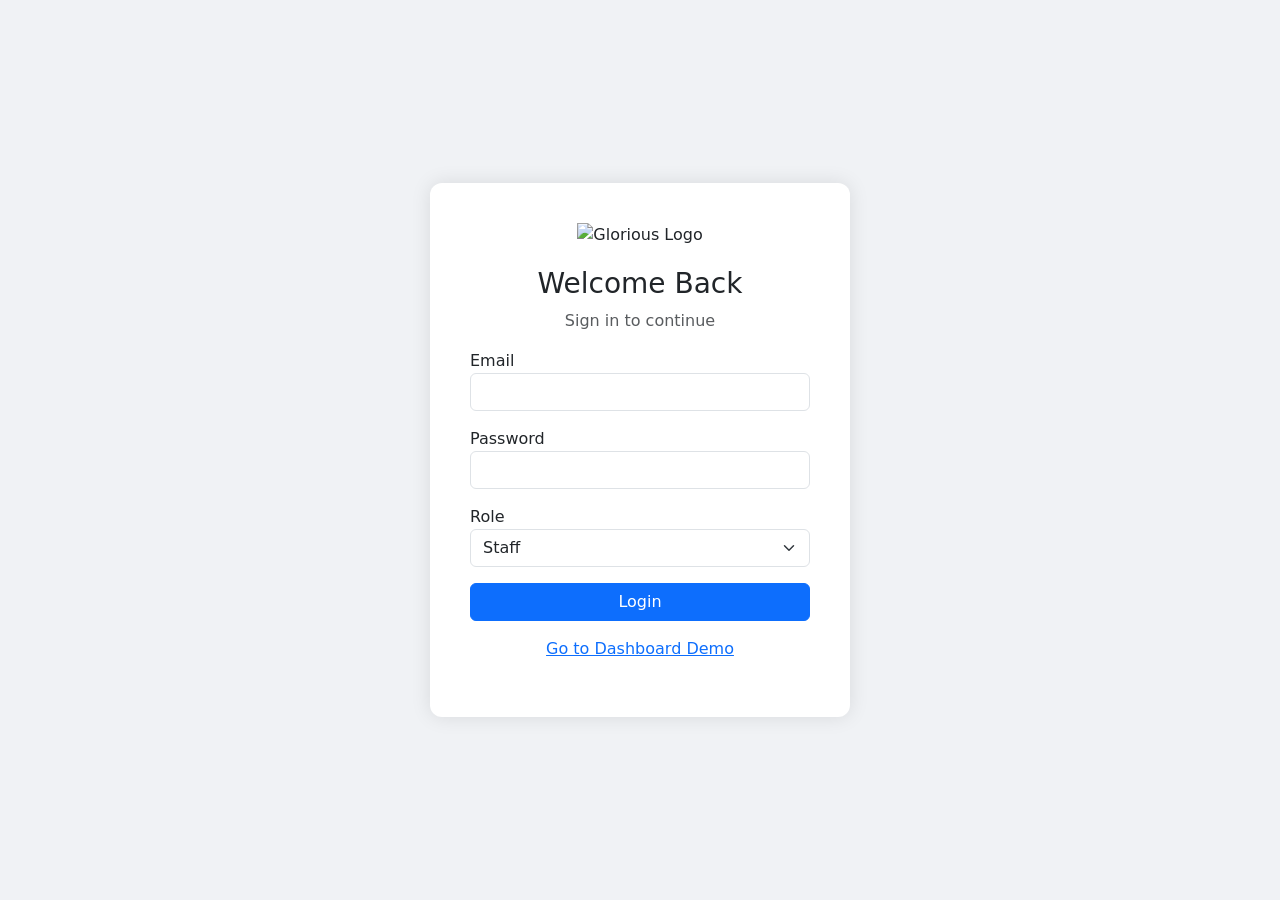
==== index.html @ 783595d3 "Add files via upload" ====
<!DOCTYPE html>
<html lang="en">
<head>
  <meta charset="UTF-8">
  <meta name="viewport" content="width=device-width, initial-scale=1.0">
  <title>Glorious Admin Hub — Demo</title>
  <link href="https://cdn.jsdelivr.net/npm/bootstrap@5.3.0/dist/css/bootstrap.min.css" rel="stylesheet">
  <link href="https://cdnjs.cloudflare.com/ajax/libs/font-awesome/6.4.0/css/all.min.css" rel="stylesheet">
  <link rel="stylesheet" href="assets/css/style.css">
</head>
<body>
  <nav class="navbar navbar-expand-lg navbar-light bg-white shadow-sm py-3 px-4">
    <a class="navbar-brand d-flex align-items-center" href="#">
      <img src="assets/images/logo.png" alt="Logo" height="40" class="me-2">
      <span class="fw-bold text-primary">Glorious Admin Hub</span>
    </a>
    <button class="navbar-toggler" type="button" data-bs-toggle="collapse" data-bs-target="#navbarNav">
      <span class="navbar-toggler-icon"></span>
    </button>
    <div class="collapse navbar-collapse justify-content-end" id="navbarNav">
      <ul class="navbar-nav align-items-center">
        <li class="nav-item">
          <a class="nav-link fw-semibold text-primary" href="#">Home</a>
        </li>
        <li class="nav-item">
          <a class="nav-link fw-semibold text-dark" href="#about">About Us</a>
        </li>
        <li class="nav-item">
          <a class="nav-link fw-semibold text-dark" href="#services">Services</a>
        </li>
        <li class="nav-item">
          <a class="nav-link fw-semibold text-dark" href="#contact">Contact</a>
        </li>
        <li class="nav-item">
          <span class="nav-link text-muted" id="userBadge"></span>
        </li>
        <li class="nav-item d-none" id="logoutNav">
          <a href="#" id="logoutBtn" class="nav-link fw-semibold text-danger d-flex align-items-center">
            <i class="fas fa-sign-out-alt me-1"></i> Logout
          </a>
        </li>
      </ul>
    </div>
  </nav>

  <div class="container mt-5">
    <div class="text-center mb-5">
      <img src="assets/images/logo.png" alt="Glorious Admin Hub" width="100" class="mb-3">
      <h2 class="fw-bold text-primary">Welcome to Glorious Admin Hub</h2>
      <p class="text-muted">Fashioning Efficiency — Centralized control panel demo</p>
    </div>

    <div class="row g-4 text-center">
      <div class="col-md-3">
        <div class="stat-card gradient-blue text-white shadow-sm rounded-4 py-4">
          <h5 class="fw-semibold mb-2">Total Products</h5>
          <h2 class="fw-bold mb-0">24</h2>
        </div>
      </div>
      <div class="col-md-3">
        <div class="stat-card gradient-green text-white shadow-sm rounded-4 py-4">
          <h5 class="fw-semibold mb-2">Total Users</h5>
          <h2 class="fw-bold mb-0">128</h2>
        </div>
      </div>
      <div class="col-md-3">
        <div class="stat-card gradient-orange text-white shadow-sm rounded-4 py-4">
          <h5 class="fw-semibold mb-2">Admins</h5>
          <h2 class="fw-bold mb-0">4</h2>
        </div>
      </div>
      <div class="col-md-3">
        <div class="stat-card gradient-pink text-white shadow-sm rounded-4 py-4">
          <h5 class="fw-semibold mb-2">Staff Members</h5>
          <h2 class="fw-bold mb-0">18</h2>
        </div>
      </div>
    </div>

    <div class="mt-5">
      <h4 class="fw-bold mb-3">Quick Access</h4>
      <div class="d-flex flex-wrap gap-3">
        <a href="#" class="btn btn-outline-primary flex-fill fw-semibold">Manage Products</a>
        <a href="#" class="btn btn-outline-info flex-fill fw-semibold">Manage Users</a>
        <a href="#" class="btn btn-outline-success flex-fill fw-semibold">View Reports</a>
        <a href="#" class="btn btn-outline-secondary flex-fill fw-semibold">Settings</a>
      </div>
    </div>

    <section id="about" class="mt-5">
      <div class="text-center mb-5">
        <h2 class="fw-bold text-primary">About Us</h2>
        <p class="text-muted">Fashioning Efficiency — Your Centralized Control Panel</p>
      </div>
      <div class="mb-5" style="max-width: 900px; margin: 0 auto;">
        <h4 class="fw-semibold text-primary mb-3">Our Story</h4>
        <p class="text-dark">
          Glorious Admin Hub was born from a desire to transform traditional admin panels into something more inspiring.
          We envisioned a system that not only performs efficiently but also reflects the grace and precision of fashion.
          By blending responsive design with centralized control, we created a dashboard that empowers users to manage
          with confidence and flair.
        </p>
        <h4 class="fw-semibold text-primary mt-4 mb-3">Our Mission</h4>
        <p class="text-dark">
          To revolutionize administrative systems by merging intuitive design, secure architecture, and personalized user experiences—making efficiency feel effortless.
        </p>
        <h4 class="fw-semibold text-primary mt-4 mb-3">Core Values</h4>
        <ul class="text-dark" style="line-height: 1.8;">
          <li>Aesthetic Excellence – Every detail matters</li>
          <li>Security and Trust – Your data, protected</li>
          <li>User Empowerment – Designed for clarity and control</li>
          <li>Innovation – Always evolving</li>
          <li>Precision – Functionality without compromise</li>
        </ul>
      </div>
      <div class="mb-5">
        <h4 class="fw-bold text-primary text-center mb-4">Meet the Team</h4>
        <div class="table-responsive">
          <table class="table table-bordered align-middle shadow-sm">
            <thead style="background: #333333; color: #fff;">
              <tr>
                <th>Name</th>
                <th>Role</th>
              </tr>
            </thead>
            <tbody>
              <tr><td>Modekai Utematsaka</td><td>Database Architect / Security Specialist</td></tr>
              <tr><td>Praymore Maguri</td><td>Project Lead / Backend Developer</td></tr>
              <tr><td>Glorious Mupakaviri</td><td>Frontend Developer / UI-UX Designer</td></tr>
              <tr><td>Irene Indra Mhizha</td><td>Frontend Developer</td></tr>
              <tr><td>Sharon Matsa</td><td>Documentation / Testing Specialist</td></tr>
              <tr><td>Tsitsi Gwaza</td><td>Testing Specialist</td></tr>
              <tr><td>Tadiwanashe Murimi</td><td>Documentation Specialist</td></tr>
              <tr><td>Divine Marime</td><td>Documentation Specialist</td></tr>
            </tbody>
          </table>
        </div>
      </div>
      <div class="note mt-5 p-4 rounded shadow-sm" style="background: linear-gradient(135deg, rgba(106,27,154,0.1), rgba(79,195,247,0.1)); border-left: 5px solid var(--primary);">
        <p class="mb-0 text-dark">
          Glorious Admin Hub was built with a focus on elegance, usability, and centralized control.
          Every feature was carefully crafted to ensure efficiency without compromising style.
          This project reflects our commitment to thoughtful design and secure, scalable development.
        </p>
      </div>
    </section>

    <section id="services" class="mt-4">
      <div class="text-center mb-5">
        <h2 class="fw-bold text-primary">Our Services</h2>
        <p class="text-muted" style="max-width: 700px; margin: 0 auto;">
          At <strong>Glorious Admin Hub</strong>, we deliver efficient digital solutions that help organizations
          streamline operations, boost productivity, and achieve excellence through innovation.
        </p>
      </div>
      <div class="row g-4">
        <div class="col-md-3">
          <div class="card shadow-sm rounded-4 p-4 text-center">
            <div class="icon mb-3" style="color: var(--primary);">
              <i class="fas fa-cogs fa-2x"></i>
            </div>
            <h5 class="fw-semibold text-primary mb-2">System Management</h5>
            <p class="text-dark">Robust tools for managing users, data, and processes efficiently with precision and security.</p>
          </div>
        </div>
        <div class="col-md-3">
          <div class="card shadow-sm rounded-4 p-4 text-center">
            <div class="icon mb-3" style="color: var(--primary);">
              <i class="fas fa-chart-line fa-2x"></i>
            </div>
            <h5 class="fw-semibold text-primary mb-2">Analytics & Reports</h5>
            <p class="text-dark">Gain actionable insights with real-time data analytics and detailed performance dashboards.</p>
          </div>
        </div>
        <div class="col-md-3">
          <div class="card shadow-sm rounded-4 p-4 text-center">
            <div class="icon mb-3" style="color: var(--primary);">
              <i class="fas fa-user-shield fa-2x"></i>
            </div>
            <h5 class="fw-semibold text-primary mb-2">User Security</h5>
            <p class="text-dark">Advanced authentication and role-based access ensure that your system remains protected.</p>
          </div>
        </div>
        <div class="col-md-3">
          <div class="card shadow-sm rounded-4 p-4 text-center">
            <div class="icon mb-3" style="color: var(--primary);">
              <i class="fas fa-headset fa-2x"></i>
            </div>
            <h5 class="fw-semibold text-primary mb-2">24/7 Support</h5>
            <p class="text-dark">Our support team is available around the clock to assist with any technical needs or inquiries.</p>
          </div>
        </div>
      </div>
    </section>

    <section id="contact" class="mt-4">
      <section class="text-center mb-5">
        <h2 class="fw-bold text-primary">Contact Us</h2>
        <p class="text-muted fs-5">
          We'd love to hear from you! Whether you have questions, feedback, or collaboration ideas,
          the <strong>Glorious Admin Hub</strong> team is always ready to help.
        </p>
      </section>
      <div class="row align-items-center">
        <div class="col-md-5 mb-4 mb-md-0">
          <div class="card shadow-sm p-4 rounded-4" style="border-top: 5px solid var(--primary);">
            <h5 class="fw-semibold text-primary mb-3">Get In Touch</h5>
            <p class="text-dark">You can reach us via the following channels:</p>
            <ul class="list-unstyled text-dark">
              <li><i class="fas fa-envelope me-2 text-primary"></i> support@gloriousadminhub.com</li>
              <li><i class="fas fa-phone me-2 text-primary"></i> +263713008111</li>
              <li><i class="fas fa-map-marker-alt me-2 text-primary"></i> Harare, Zimbabwe</li>
            </ul>
            <hr>
            <p class="small text-dark">Our support team is available <strong>24/7</strong> to assist you with any inquiries or technical needs.</p>
          </div>
        </div>
        <div class="col-md-7">
          <div class="card shadow-sm p-4 rounded-4" style="border-top: 5px solid var(--primary);">
            <form action="#" method="post">
              <div class="mb-3">
                <label for="name" class="form-label fw-semibold">Your Name</label>
                <input type="text" id="name" name="name" class="form-control" placeholder="Enter your name" required>
              </div>
              <div class="mb-3">
                <label for="email" class="form-label fw-semibold">Your Email</label>
                <input type="email" id="email" name="email" class="form-control" placeholder="Enter your email" required>
              </div>
              <div class="mb-3">
                <label for="message" class="form-label fw-semibold">Message</label>
                <textarea id="message" name="message" class="form-control" rows="5" placeholder="Type your message..." required></textarea>
              </div>
              <button type="submit" class="btn btn-primary w-100 mt-2 fw-semibold">Send Message</button>
            </form>
          </div>
        </div>
      </div>
    </section>
  </div>

  <footer class="text-center text-white py-4 footer-gradient mt-5">
    <p class="mb-0">&copy; <span id="y"></span> Glorious Admin Hub — Demo</p>
  </footer>

  <script>
    document.getElementById('y').textContent = new Date().getFullYear();
    (function(){
      var auth = localStorage.getItem('gah_auth') === '1';
      var userRaw = localStorage.getItem('gah_user');
      var badge = document.getElementById('userBadge');
      var logoutNav = document.getElementById('logoutNav');
      if(auth && userRaw){
        var user = {};
        try { user = JSON.parse(userRaw) || {}; } catch(e){}
        var name = user.username || 'User';
        var role = user.role || '';
        badge.textContent = role ? (name + ' (' + role + ')') : name;
        logoutNav.classList.remove('d-none');
      } else {
        window.location.href = 'login.html';
      }
      var btn = document.getElementById('logoutBtn');
      if(btn){
        btn.addEventListener('click', function(ev){
          ev.preventDefault();
          localStorage.removeItem('gah_auth');
          localStorage.removeItem('gah_user');
          window.location.href = 'login.html';
        });
      }
    })();
  </script>
  <script src="https://cdn.jsdelivr.net/npm/bootstrap@5.3.0/dist/js/bootstrap.bundle.min.js"></script>
</body>
</html>
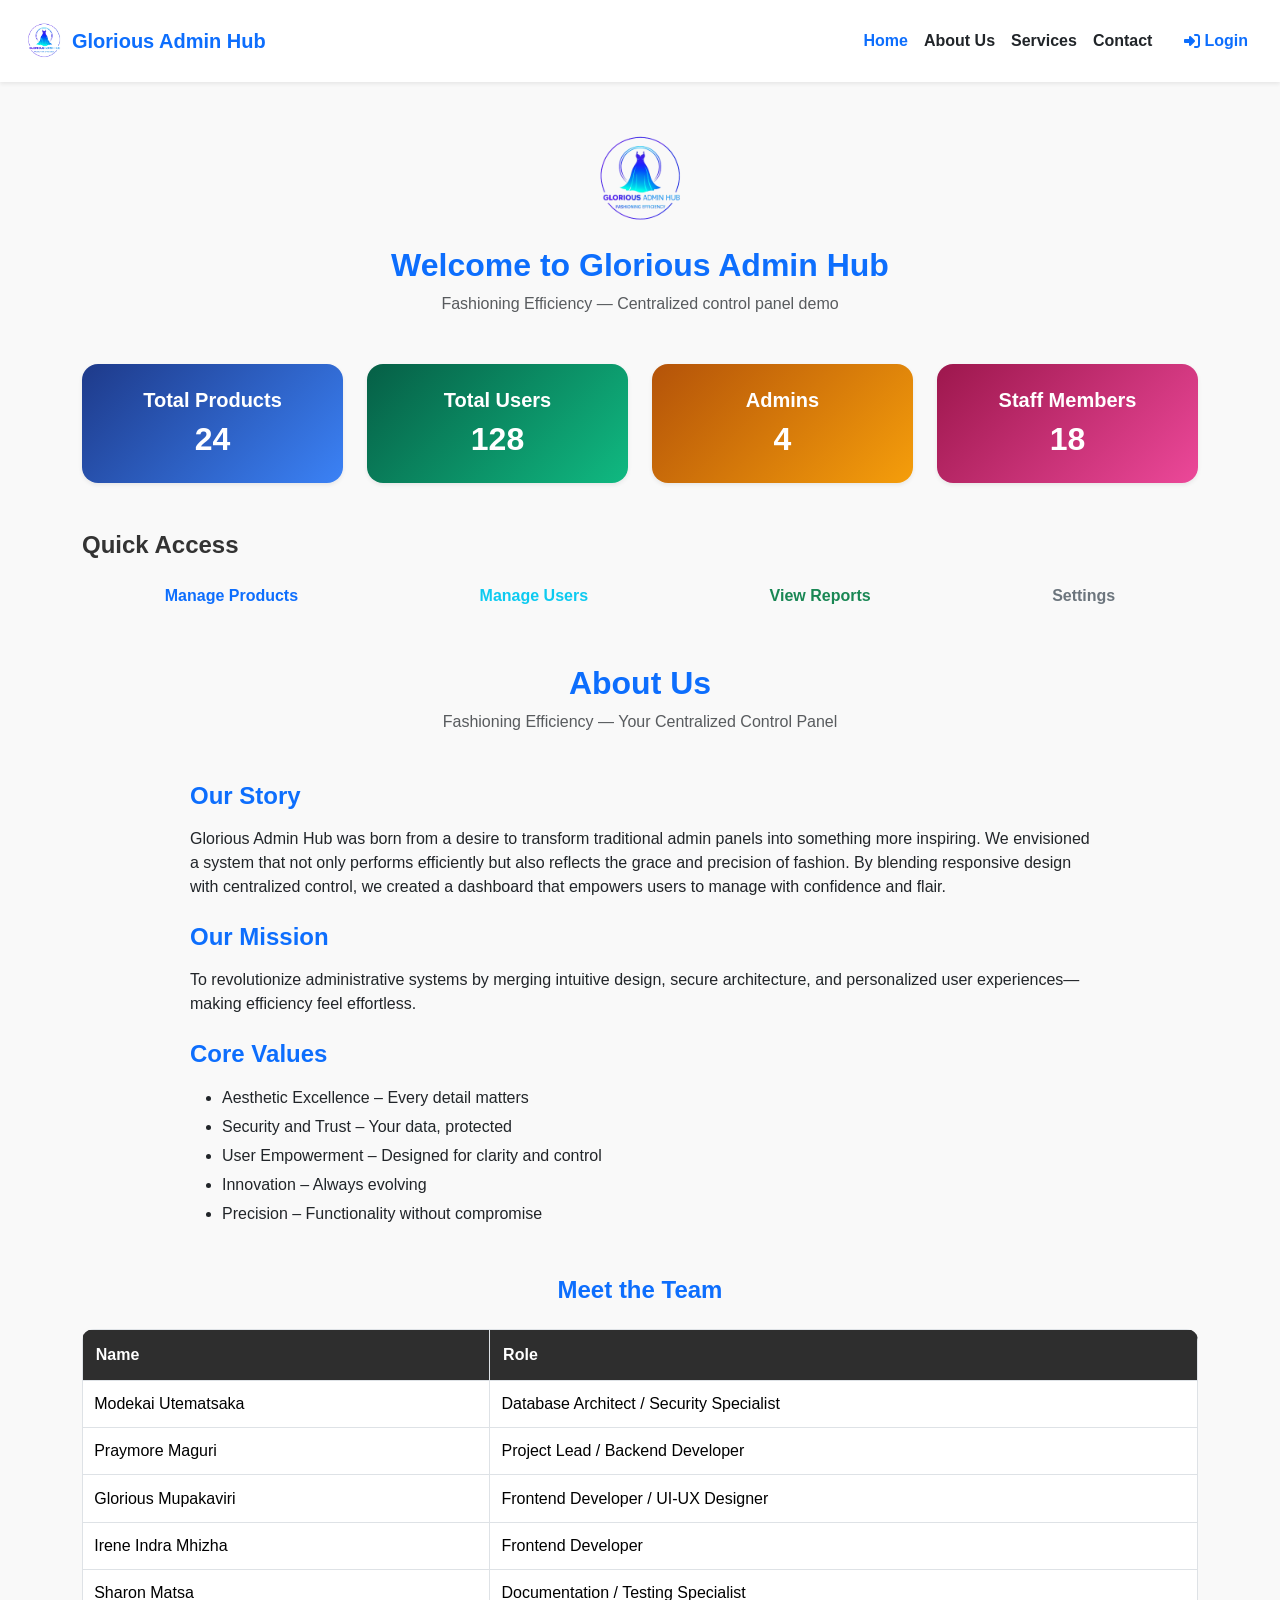
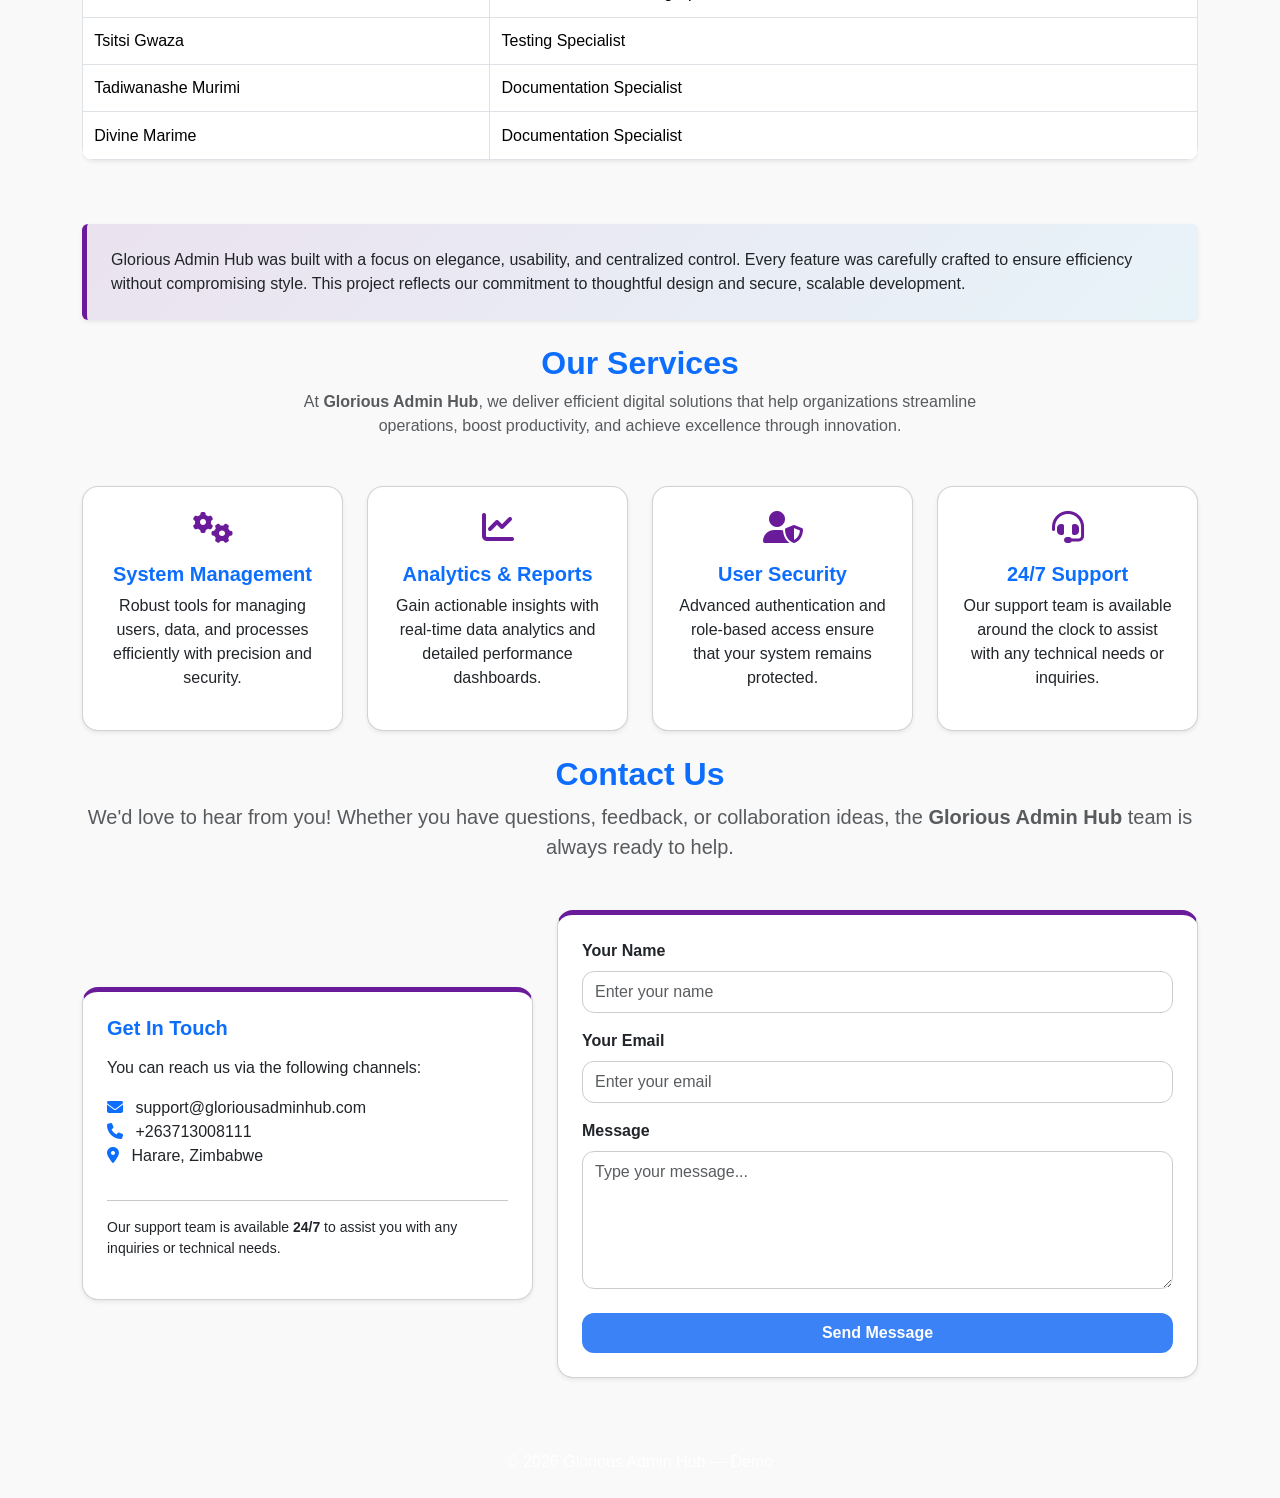
==== commit 73ea2125: "Update index.html" ====
--- a/index.html
+++ b/index.html
@@ -6,12 +6,22 @@
   <title>Glorious Admin Hub — Demo</title>
   <link href="https://cdn.jsdelivr.net/npm/bootstrap@5.3.0/dist/css/bootstrap.min.css" rel="stylesheet">
   <link href="https://cdnjs.cloudflare.com/ajax/libs/font-awesome/6.4.0/css/all.min.css" rel="stylesheet">
-  <link rel="stylesheet" href="assets/css/style.css">
+  <link rel="stylesheet" href="style.css">
+  <style>
+    :root{--primary:#6A1B9A;--secondary:#17a8eb;--accent:#4FC3F7;--accent-hover:#ffffff;--light:#f9f9f9;--white:#ffffff;--text-dark:#333333;--shadow:rgba(0,0,0,0.1);--radius:12px}
+    .stat-card{border-radius:var(--radius);box-shadow:0 4px 15px var(--shadow);padding:1.5rem;color:#fff;text-align:center}
+    .gradient-blue{background:linear-gradient(135deg,#1E3A8A,#3B82F6)}
+    .gradient-green{background:linear-gradient(135deg,#065F46,#10B981)}
+    .gradient-orange{background:linear-gradient(135deg,#B45309,#F59E0B)}
+    .gradient-pink{background:linear-gradient(135deg,#9D174D,#EC4899)}
+    .btn-primary{background:#3B82F6;color:#fff}
+    .btn-primary:hover{background:#2563EB}
+  </style>
 </head>
 <body>
   <nav class="navbar navbar-expand-lg navbar-light bg-white shadow-sm py-3 px-4">
     <a class="navbar-brand d-flex align-items-center" href="#">
-      <img src="assets/images/logo.png" alt="Logo" height="40" class="me-2">
+      <img src="logo.png" alt="Logo" height="40" class="me-2" onerror="this.src='https://via.placeholder.com/120x40?text=Logo'">
       <span class="fw-bold text-primary">Glorious Admin Hub</span>
     </a>
     <button class="navbar-toggler" type="button" data-bs-toggle="collapse" data-bs-target="#navbarNav">
@@ -19,33 +29,28 @@
     </button>
     <div class="collapse navbar-collapse justify-content-end" id="navbarNav">
       <ul class="navbar-nav align-items-center">
-        <li class="nav-item">
-          <a class="nav-link fw-semibold text-primary" href="#">Home</a>
-        </li>
-        <li class="nav-item">
-          <a class="nav-link fw-semibold text-dark" href="#about">About Us</a>
-        </li>
-        <li class="nav-item">
-          <a class="nav-link fw-semibold text-dark" href="#services">Services</a>
-        </li>
-        <li class="nav-item">
-          <a class="nav-link fw-semibold text-dark" href="#contact">Contact</a>
-        </li>
-        <li class="nav-item">
-          <span class="nav-link text-muted" id="userBadge"></span>
-        </li>
+        <li class="nav-item"><a class="nav-link fw-semibold text-primary" href="#">Home</a></li>
+        <li class="nav-item"><a class="nav-link fw-semibold text-dark" href="#about">About Us</a></li>
+        <li class="nav-item"><a class="nav-link fw-semibold text-dark" href="#services">Services</a></li>
+        <li class="nav-item"><a class="nav-link fw-semibold text-dark" href="#contact">Contact</a></li>
+        <li class="nav-item"><span class="nav-link text-muted" id="userBadge"></span></li>
         <li class="nav-item d-none" id="logoutNav">
           <a href="#" id="logoutBtn" class="nav-link fw-semibold text-danger d-flex align-items-center">
             <i class="fas fa-sign-out-alt me-1"></i> Logout
           </a>
         </li>
+        <li class="nav-item d-none" id="loginNav">
+          <a href="login.html" class="nav-link fw-semibold text-primary d-flex align-items-center">
+            <i class="fas fa-sign-in-alt me-1"></i> Login
+          </a>
+        </li>
       </ul>
     </div>
   </nav>
 
   <div class="container mt-5">
     <div class="text-center mb-5">
-      <img src="assets/images/logo.png" alt="Glorious Admin Hub" width="100" class="mb-3">
+      <img src="logo.png" alt="Glorious Admin Hub" width="100" class="mb-3" onerror="this.src='https://via.placeholder.com/100x100?text=Logo'">
       <h2 class="fw-bold text-primary">Welcome to Glorious Admin Hub</h2>
       <p class="text-muted">Fashioning Efficiency — Centralized control panel demo</p>
     </div>
@@ -92,7 +97,7 @@
         <h2 class="fw-bold text-primary">About Us</h2>
         <p class="text-muted">Fashioning Efficiency — Your Centralized Control Panel</p>
       </div>
-      <div class="mb-5" style="max-width: 900px; margin: 0 auto;">
+      <div style="max-width: 900px; margin: 0 auto;">
         <h4 class="fw-semibold text-primary mb-3">Our Story</h4>
         <p class="text-dark">
           Glorious Admin Hub was born from a desire to transform traditional admin panels into something more inspiring.
@@ -113,15 +118,12 @@
           <li>Precision – Functionality without compromise</li>
         </ul>
       </div>
-      <div class="mb-5">
+      <div class="mt-5">
         <h4 class="fw-bold text-primary text-center mb-4">Meet the Team</h4>
         <div class="table-responsive">
           <table class="table table-bordered align-middle shadow-sm">
-            <thead style="background: #333333; color: #fff;">
-              <tr>
-                <th>Name</th>
-                <th>Role</th>
-              </tr>
+            <thead style="background:#333333;color:#fff;">
+              <tr><th>Name</th><th>Role</th></tr>
             </thead>
             <tbody>
               <tr><td>Modekai Utematsaka</td><td>Database Architect / Security Specialist</td></tr>
@@ -136,7 +138,7 @@
           </table>
         </div>
       </div>
-      <div class="note mt-5 p-4 rounded shadow-sm" style="background: linear-gradient(135deg, rgba(106,27,154,0.1), rgba(79,195,247,0.1)); border-left: 5px solid var(--primary);">
+      <div class="note mt-5 p-4 rounded shadow-sm" style="background:linear-gradient(135deg,rgba(106,27,154,0.1),rgba(79,195,247,0.1));border-left:5px solid var(--primary);">
         <p class="mb-0 text-dark">
           Glorious Admin Hub was built with a focus on elegance, usability, and centralized control.
           Every feature was carefully crafted to ensure efficiency without compromising style.
@@ -148,7 +150,7 @@
     <section id="services" class="mt-4">
       <div class="text-center mb-5">
         <h2 class="fw-bold text-primary">Our Services</h2>
-        <p class="text-muted" style="max-width: 700px; margin: 0 auto;">
+        <p class="text-muted" style="max-width:700px;margin:0 auto;">
           At <strong>Glorious Admin Hub</strong>, we deliver efficient digital solutions that help organizations
           streamline operations, boost productivity, and achieve excellence through innovation.
         </p>
@@ -156,36 +158,28 @@
       <div class="row g-4">
         <div class="col-md-3">
           <div class="card shadow-sm rounded-4 p-4 text-center">
-            <div class="icon mb-3" style="color: var(--primary);">
-              <i class="fas fa-cogs fa-2x"></i>
-            </div>
+            <div class="icon mb-3" style="color:var(--primary);"><i class="fas fa-cogs fa-2x"></i></div>
             <h5 class="fw-semibold text-primary mb-2">System Management</h5>
             <p class="text-dark">Robust tools for managing users, data, and processes efficiently with precision and security.</p>
           </div>
         </div>
         <div class="col-md-3">
           <div class="card shadow-sm rounded-4 p-4 text-center">
-            <div class="icon mb-3" style="color: var(--primary);">
-              <i class="fas fa-chart-line fa-2x"></i>
-            </div>
+            <div class="icon mb-3" style="color:var(--primary);"><i class="fas fa-chart-line fa-2x"></i></div>
             <h5 class="fw-semibold text-primary mb-2">Analytics & Reports</h5>
             <p class="text-dark">Gain actionable insights with real-time data analytics and detailed performance dashboards.</p>
           </div>
         </div>
         <div class="col-md-3">
           <div class="card shadow-sm rounded-4 p-4 text-center">
-            <div class="icon mb-3" style="color: var(--primary);">
-              <i class="fas fa-user-shield fa-2x"></i>
-            </div>
+            <div class="icon mb-3" style="color:var(--primary);"><i class="fas fa-user-shield fa-2x"></i></div>
             <h5 class="fw-semibold text-primary mb-2">User Security</h5>
             <p class="text-dark">Advanced authentication and role-based access ensure that your system remains protected.</p>
           </div>
         </div>
         <div class="col-md-3">
           <div class="card shadow-sm rounded-4 p-4 text-center">
-            <div class="icon mb-3" style="color: var(--primary);">
-              <i class="fas fa-headset fa-2x"></i>
-            </div>
+            <div class="icon mb-3" style="color:var(--primary);"><i class="fas fa-headset fa-2x"></i></div>
             <h5 class="fw-semibold text-primary mb-2">24/7 Support</h5>
             <p class="text-dark">Our support team is available around the clock to assist with any technical needs or inquiries.</p>
           </div>
@@ -203,7 +197,7 @@
       </section>
       <div class="row align-items-center">
         <div class="col-md-5 mb-4 mb-md-0">
-          <div class="card shadow-sm p-4 rounded-4" style="border-top: 5px solid var(--primary);">
+          <div class="card shadow-sm p-4 rounded-4" style="border-top:5px solid var(--primary);">
             <h5 class="fw-semibold text-primary mb-3">Get In Touch</h5>
             <p class="text-dark">You can reach us via the following channels:</p>
             <ul class="list-unstyled text-dark">
@@ -216,7 +210,7 @@
           </div>
         </div>
         <div class="col-md-7">
-          <div class="card shadow-sm p-4 rounded-4" style="border-top: 5px solid var(--primary);">
+          <div class="card shadow-sm p-4 rounded-4" style="border-top:5px solid var(--primary);">
             <form action="#" method="post">
               <div class="mb-3">
                 <label for="name" class="form-label fw-semibold">Your Name</label>
@@ -249,6 +243,7 @@
       var userRaw = localStorage.getItem('gah_user');
       var badge = document.getElementById('userBadge');
       var logoutNav = document.getElementById('logoutNav');
+      var loginNav = document.getElementById('loginNav');
       if(auth && userRaw){
         var user = {};
         try { user = JSON.parse(userRaw) || {}; } catch(e){}
@@ -257,7 +252,7 @@
         badge.textContent = role ? (name + ' (' + role + ')') : name;
         logoutNav.classList.remove('d-none');
       } else {
-        window.location.href = 'login.html';
+        loginNav.classList.remove('d-none');
       }
       var btn = document.getElementById('logoutBtn');
       if(btn){
--- a/style.css
+++ b/style.css
@@ -0,0 +1,214 @@
+:root {
+  --primary: #6A1B9A;          /* Deep Purple */
+  --secondary: #17a8eb;        /* Sky Blue */
+  --accent: #4FC3F7;
+  --accent-hover: #ffffff;
+  --light: #f9f9f9;
+  --white: #ffffff;
+  --text-dark: #333333;
+  --shadow: rgba(0, 0, 0, 0.1);
+  --radius: 12px;
+}
+
+/* Reset */
+* {
+  box-sizing: border-box;
+  margin: 0;
+  padding: 0;
+  font-family: 'Poppins', sans-serif;
+}
+
+body {
+  background-color: var(--light);
+  color: var(--text-dark);
+  min-height: 100vh;
+}
+
+/* Sidebar */
+.sidebar {
+  flex: 0 0 260px;
+  width: 260px;
+  height: 100vh;
+  background: linear-gradient(135deg, var(--primary), var(--accent));
+  color: var(--white);
+  padding: 1.5rem 1rem;
+  position: sticky;
+  top: 0;
+  overflow-y: auto;
+  box-shadow: 2px 0 10px var(--shadow);
+}
+
+.sidebar a {
+  color: var(--white);
+  text-decoration: none;
+  display: block;
+  padding: 0.8rem 1rem;
+  border-radius: var(--radius);
+  transition: background 0.3s ease;
+}
+
+.sidebar a:hover,
+.sidebar a.active {
+  background-color: rgba(255,255,255,0.2);
+}
+
+/* Main Content */
+.main-content {
+  flex: 1;
+  padding: 2rem;
+  overflow: auto;
+}
+
+/* Cards */
+.card, .stat-card {
+  border-radius: var(--radius);
+  box-shadow: 0 4px 15px var(--shadow);
+  padding: 1.5rem;
+  transition: transform 0.2s ease, box-shadow 0.3s ease;
+}
+
+.stat-card {
+  color: var(--white);
+  text-align: center;
+}
+
+.stat-card h2 {
+  font-size: 2rem;
+  font-weight: 700;
+}
+
+/* Professional Gradients for Stats */
+.gradient-blue {
+  background: linear-gradient(135deg, #1E3A8A, #3B82F6);
+}
+.gradient-green {
+  background: linear-gradient(135deg, #065F46, #10B981);
+}
+.gradient-orange {
+  background: linear-gradient(135deg, #B45309, #F59E0B);
+}
+.gradient-pink {
+  background: linear-gradient(135deg, #9D174D, #EC4899);
+}
+
+/* Tables */
+.table {
+  width: 100%;
+  border-collapse: collapse;
+  border-radius: var(--radius);
+  overflow: hidden;
+  background: var(--white);
+}
+
+.table th {
+  background-color: #2E2E2E; /* Charcoal Gray header */
+  color: #fff;
+  padding: 0.8rem;
+  text-align: left;
+}
+
+.table td {
+  padding: 0.7rem;
+  border-bottom: 1px solid #dee2e6; /* Neutral light gray border instead of blue */
+}
+
+.table tr:nth-child(even) {
+  background-color: #f9f9f9; /* Subtle neutral gray for even rows */
+}
+
+.table tr:hover {
+  background-color: #f1f1f1; /* Slight gray hover effect, no blue */
+}
+
+
+/* Buttons */
+.btn {
+  border-radius: var(--radius);
+  padding: 0.5rem 1rem;
+  font-weight: 600;
+  cursor: pointer;
+  border: none;
+  transition: transform 0.2s ease, background 0.3s ease;
+}
+
+.btn-primary {
+  background: #3B82F6;
+  color: var(--white);
+}
+
+.btn-primary:hover {
+  background: #2563EB;
+}
+
+.btn-edit {
+  background: #3B82F6; /* Blue edit buttons */
+  color: var(--white);
+}
+
+.btn-edit:hover {
+  background: #2563EB;
+}
+
+.btn-danger {
+  background: #EF4444;
+  color: var(--white);
+}
+
+/* Top Navbar */
+.top-nav {
+  background: linear-gradient(90deg, #6A1B9A, #3B82F6);
+  box-shadow: 0 4px 10px rgba(0,0,0,0.15);
+  position: sticky;
+  top: 0;
+  z-index: 1000;
+}
+
+.top-nav .nav-link {
+  color: #fff !important;
+  font-weight: 500;
+  margin: 0 15px;
+  transition: 0.3s;
+}
+
+.top-nav .nav-link:hover {
+  color: #ffe4ff !important;
+  text-decoration: underline;
+}
+
+/* Forms */
+.form-control, .form-select {
+  border-radius: var(--radius);
+  border: 1px solid #ccc;
+  padding: 0.5rem 0.75rem;
+}
+
+.form-control:focus, .form-select:focus {
+  border-color: var(--secondary);
+  box-shadow: 0 0 8px rgba(79,195,247,0.4);
+  outline: none;
+}
+
+/* Responsive */
+@media (max-width: 768px) {
+  .sidebar {
+    position: fixed;
+    left: -260px;
+  }
+  .sidebar.open {
+    left: 0;
+  }
+}
+/* Override Bootstrap table styles */
+.table,
+.table th,
+.table td {
+  border-color: #dee2e6 !important;   /* Neutral gray borders */
+}
+
+.table-striped tbody tr:nth-of-type(odd) {
+  background-color: #f9f9f9 !important;  /* Subtle gray, no blue */
+}
+
+.table-hover tbody tr:hover {
+  background-color: #f1f1f1 !important;  /* Gray hover effect, no blue */
+}
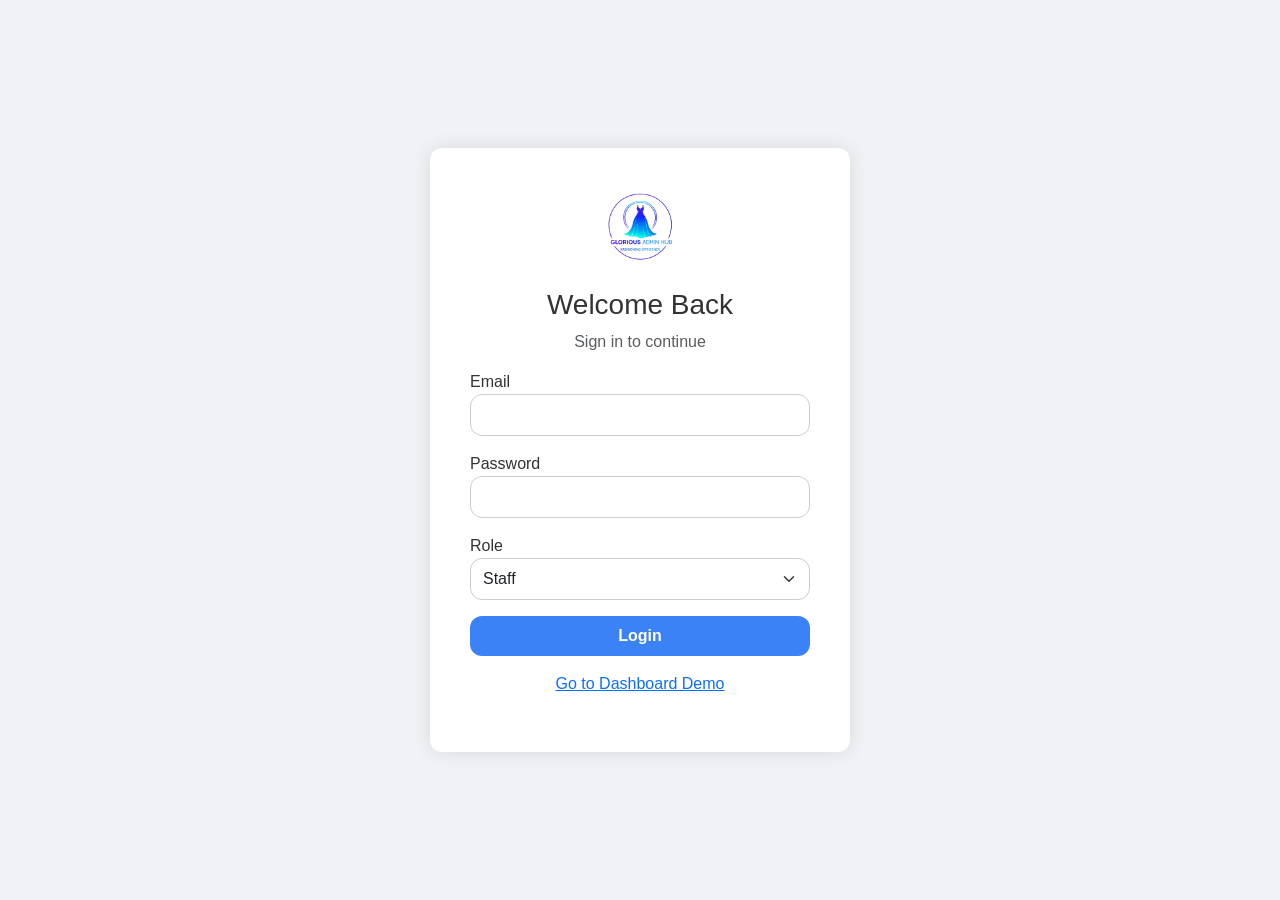
==== commit 090db360: "Fix HTML encoding issues in index.html" ====
--- a/index.html
+++ b/index.html
@@ -252,7 +252,7 @@
         badge.textContent = role ? (name + ' (' + role + ')') : name;
         logoutNav.classList.remove('d-none');
       } else {
-        loginNav.classList.remove('d-none');
+        window.location.href = 'login.html';
       }
       var btn = document.getElementById('logoutBtn');
       if(btn){
--- a/style.css
+++ b/style.css
@@ -1,214 +1,34 @@
-:root {
-  --primary: #6A1B9A;          /* Deep Purple */
-  --secondary: #17a8eb;        /* Sky Blue */
-  --accent: #4FC3F7;
-  --accent-hover: #ffffff;
-  --light: #f9f9f9;
-  --white: #ffffff;
-  --text-dark: #333333;
-  --shadow: rgba(0, 0, 0, 0.1);
-  --radius: 12px;
-}
-
-/* Reset */
-* {
-  box-sizing: border-box;
-  margin: 0;
-  padding: 0;
-  font-family: 'Poppins', sans-serif;
-}
-
-body {
-  background-color: var(--light);
-  color: var(--text-dark);
-  min-height: 100vh;
-}
-
-/* Sidebar */
-.sidebar {
-  flex: 0 0 260px;
-  width: 260px;
-  height: 100vh;
-  background: linear-gradient(135deg, var(--primary), var(--accent));
-  color: var(--white);
-  padding: 1.5rem 1rem;
-  position: sticky;
-  top: 0;
-  overflow-y: auto;
-  box-shadow: 2px 0 10px var(--shadow);
-}
-
-.sidebar a {
-  color: var(--white);
-  text-decoration: none;
-  display: block;
-  padding: 0.8rem 1rem;
-  border-radius: var(--radius);
-  transition: background 0.3s ease;
-}
-
-.sidebar a:hover,
-.sidebar a.active {
-  background-color: rgba(255,255,255,0.2);
-}
-
-/* Main Content */
-.main-content {
-  flex: 1;
-  padding: 2rem;
-  overflow: auto;
-}
-
-/* Cards */
-.card, .stat-card {
-  border-radius: var(--radius);
-  box-shadow: 0 4px 15px var(--shadow);
-  padding: 1.5rem;
-  transition: transform 0.2s ease, box-shadow 0.3s ease;
-}
-
-.stat-card {
-  color: var(--white);
-  text-align: center;
-}
-
-.stat-card h2 {
-  font-size: 2rem;
-  font-weight: 700;
-}
-
-/* Professional Gradients for Stats */
-.gradient-blue {
-  background: linear-gradient(135deg, #1E3A8A, #3B82F6);
-}
-.gradient-green {
-  background: linear-gradient(135deg, #065F46, #10B981);
-}
-.gradient-orange {
-  background: linear-gradient(135deg, #B45309, #F59E0B);
-}
-.gradient-pink {
-  background: linear-gradient(135deg, #9D174D, #EC4899);
-}
-
-/* Tables */
-.table {
-  width: 100%;
-  border-collapse: collapse;
-  border-radius: var(--radius);
-  overflow: hidden;
-  background: var(--white);
-}
-
-.table th {
-  background-color: #2E2E2E; /* Charcoal Gray header */
-  color: #fff;
-  padding: 0.8rem;
-  text-align: left;
-}
-
-.table td {
-  padding: 0.7rem;
-  border-bottom: 1px solid #dee2e6; /* Neutral light gray border instead of blue */
-}
-
-.table tr:nth-child(even) {
-  background-color: #f9f9f9; /* Subtle neutral gray for even rows */
-}
-
-.table tr:hover {
-  background-color: #f1f1f1; /* Slight gray hover effect, no blue */
-}
-
-
-/* Buttons */
-.btn {
-  border-radius: var(--radius);
-  padding: 0.5rem 1rem;
-  font-weight: 600;
-  cursor: pointer;
-  border: none;
-  transition: transform 0.2s ease, background 0.3s ease;
-}
-
-.btn-primary {
-  background: #3B82F6;
-  color: var(--white);
-}
-
-.btn-primary:hover {
-  background: #2563EB;
-}
-
-.btn-edit {
-  background: #3B82F6; /* Blue edit buttons */
-  color: var(--white);
-}
-
-.btn-edit:hover {
-  background: #2563EB;
-}
-
-.btn-danger {
-  background: #EF4444;
-  color: var(--white);
-}
-
-/* Top Navbar */
-.top-nav {
-  background: linear-gradient(90deg, #6A1B9A, #3B82F6);
-  box-shadow: 0 4px 10px rgba(0,0,0,0.15);
-  position: sticky;
-  top: 0;
-  z-index: 1000;
-}
-
-.top-nav .nav-link {
-  color: #fff !important;
-  font-weight: 500;
-  margin: 0 15px;
-  transition: 0.3s;
-}
-
-.top-nav .nav-link:hover {
-  color: #ffe4ff !important;
-  text-decoration: underline;
-}
-
-/* Forms */
-.form-control, .form-select {
-  border-radius: var(--radius);
-  border: 1px solid #ccc;
-  padding: 0.5rem 0.75rem;
-}
-
-.form-control:focus, .form-select:focus {
-  border-color: var(--secondary);
-  box-shadow: 0 0 8px rgba(79,195,247,0.4);
-  outline: none;
-}
-
-/* Responsive */
-@media (max-width: 768px) {
-  .sidebar {
-    position: fixed;
-    left: -260px;
-  }
-  .sidebar.open {
-    left: 0;
-  }
-}
-/* Override Bootstrap table styles */
-.table,
-.table th,
-.table td {
-  border-color: #dee2e6 !important;   /* Neutral gray borders */
-}
-
-.table-striped tbody tr:nth-of-type(odd) {
-  background-color: #f9f9f9 !important;  /* Subtle gray, no blue */
-}
-
-.table-hover tbody tr:hover {
-  background-color: #f1f1f1 !important;  /* Gray hover effect, no blue */
-}
+:root{--primary:#6A1B9A;--secondary:#17a8eb;--accent:#4FC3F7;--accent-hover:#ffffff;--light:#f9f9f9;--white:#ffffff;--text-dark:#333333;--shadow:rgba(0,0,0,0.1);--radius:12px}
+*{box-sizing:border-box;margin:0;padding:0;font-family:'Poppins',sans-serif}
+body{background-color:var(--light);color:var(--text-dark);min-height:100vh}
+.sidebar{flex:0 0 260px;width:260px;height:100vh;background:linear-gradient(135deg,var(--primary),var(--accent));color:var(--white);padding:1.5rem 1rem;position:sticky;top:0;overflow-y:auto;box-shadow:2px 0 10px var(--shadow)}
+.sidebar a{color:var(--white);text-decoration:none;display:block;padding:.8rem 1rem;border-radius:var(--radius);transition:background .3s ease}
+.sidebar a:hover,.sidebar a.active{background-color:rgba(255,255,255,.2)}
+.main-content{flex:1;padding:2rem;overflow:auto}
+.card,.stat-card{border-radius:var(--radius);box-shadow:0 4px 15px var(--shadow);padding:1.5rem;transition:transform .2s ease,box-shadow .3s ease}
+.stat-card{color:var(--white);text-align:center}
+.stat-card h2{font-size:2rem;font-weight:700}
+.gradient-blue{background:linear-gradient(135deg,#1E3A8A,#3B82F6)}
+.gradient-green{background:linear-gradient(135deg,#065F46,#10B981)}
+.gradient-orange{background:linear-gradient(135deg,#B45309,#F59E0B)}
+.gradient-pink{background:linear-gradient(135deg,#9D174D,#EC4899)}
+.table{width:100%;border-collapse:collapse;border-radius:var(--radius);overflow:hidden;background:var(--white)}
+.table th{background-color:#2E2E2E;color:#fff;padding:.8rem;text-align:left}
+.table td{padding:.7rem;border-bottom:1px solid #dee2e6}
+.table tr:nth-child(even){background-color:#f9f9f9}
+.table tr:hover{background-color:#f1f1f1}
+.btn{border-radius:var(--radius);padding:.5rem 1rem;font-weight:600;cursor:pointer;border:none;transition:transform .2s ease,background .3s ease}
+.btn-primary{background:#3B82F6;color:var(--white)}
+.btn-primary:hover{background:#2563EB}
+.btn-edit{background:#3B82F6;color:var(--white)}
+.btn-edit:hover{background:#2563EB}
+.btn-danger{background:#EF4444;color:var(--white)}
+.top-nav{background:linear-gradient(90deg,#6A1B9A,#3B82F6);box-shadow:0 4px 10px rgba(0,0,0,.15);position:sticky;top:0;z-index:1000}
+.top-nav .nav-link{color:#fff !important;font-weight:500;margin:0 15px;transition:.3s}
+.top-nav .nav-link:hover{color:#ffe4ff !important;text-decoration:underline}
+.form-control,.form-select{border-radius:var(--radius);border:1px solid #ccc;padding:.5rem .75rem}
+.form-control:focus,.form-select:focus{border-color:var(--secondary);box-shadow:0 0 8px rgba(79,195,247,.4);outline:none}
+@media (max-width:768px){.sidebar{position:fixed;left:-260px}.sidebar.open{left:0}}
+.table,.table th,.table td{border-color:#dee2e6 !important}
+.table-striped tbody tr:nth-of-type(odd){background-color:#f9f9f9 !important}
+.table-hover tbody tr:hover{background-color:#f1f1f1 !important}
